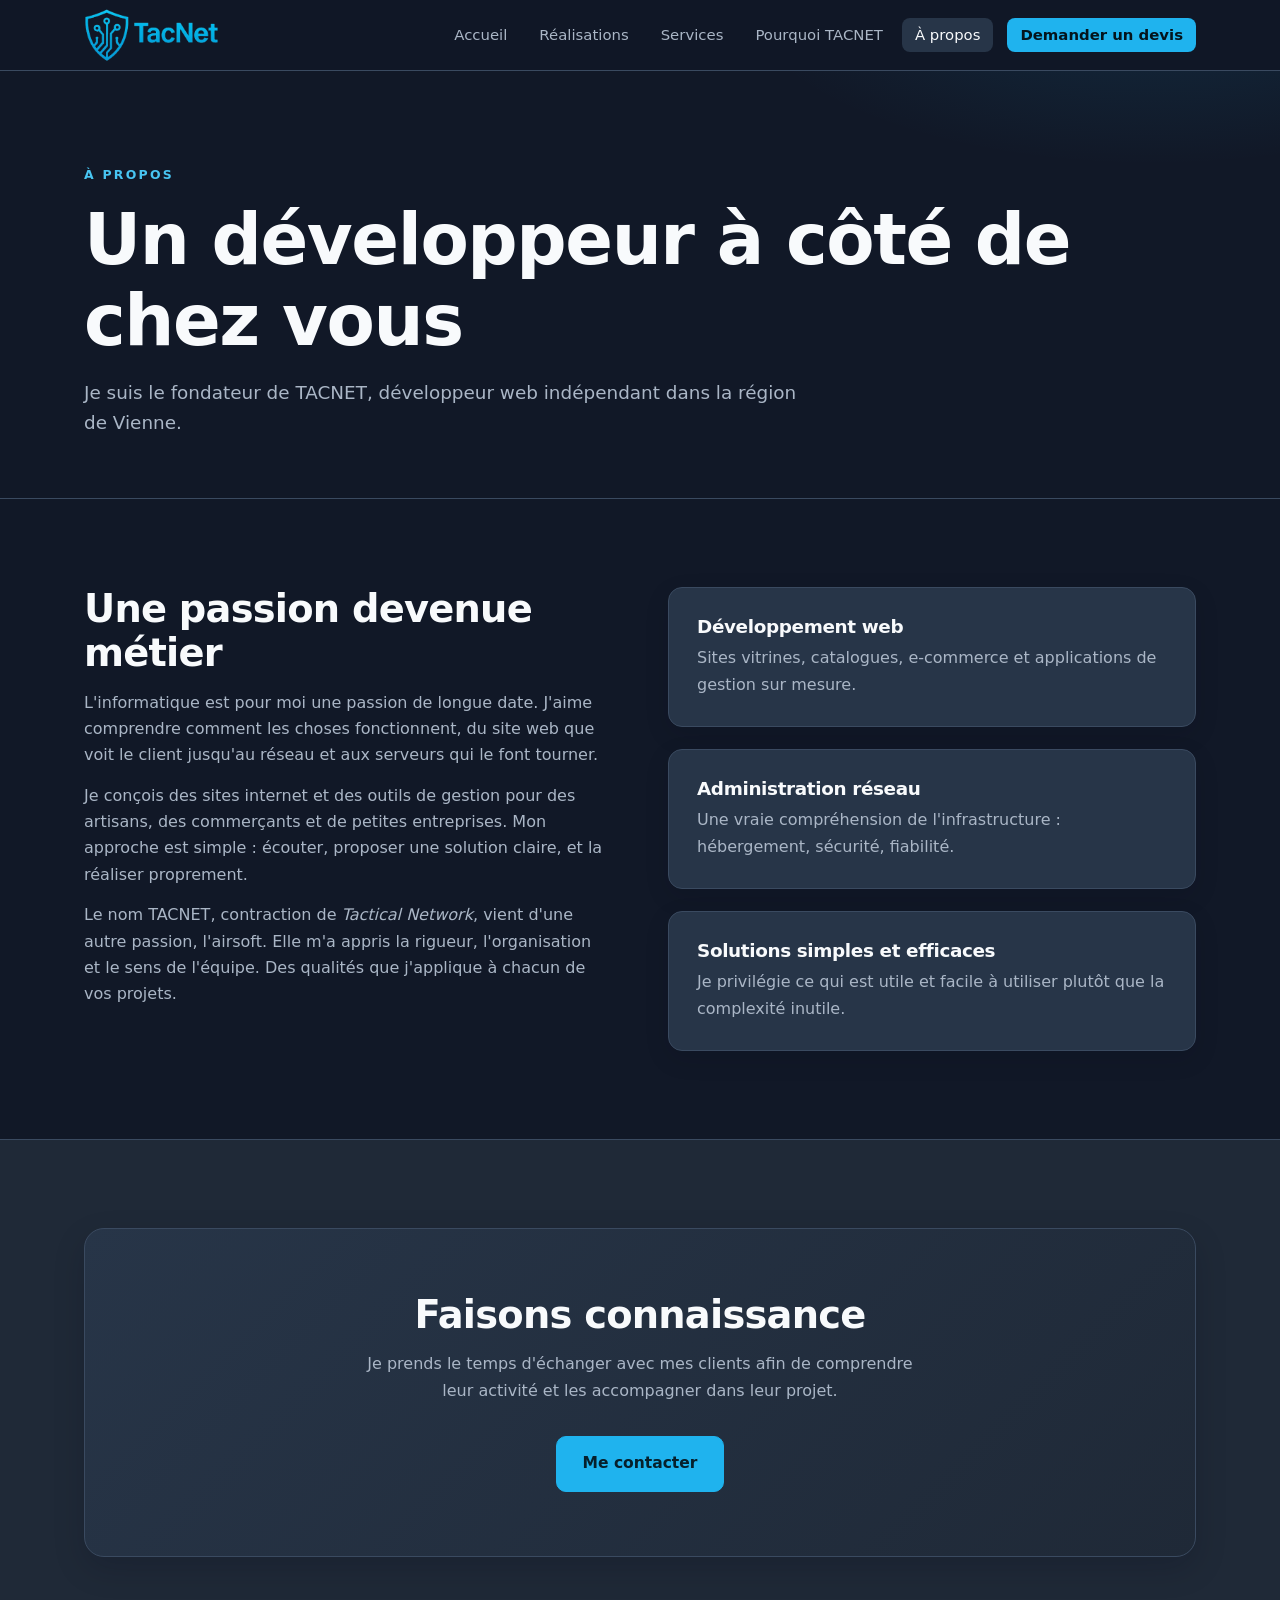
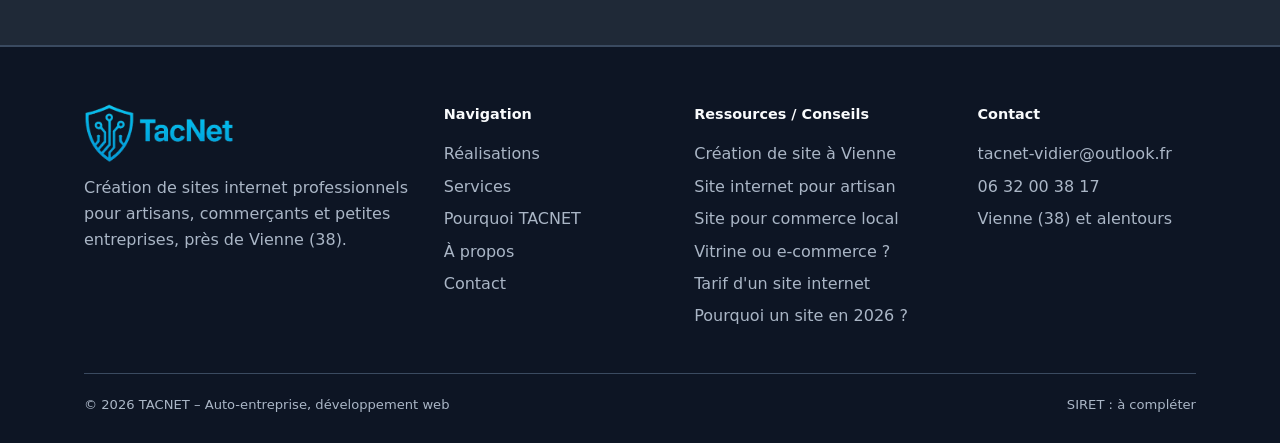
==== a-propos.html @ 4c6896e1 "Add files via upload" ====
<!DOCTYPE html>
<html lang="fr">
<head>
<meta charset="utf-8">
<meta name="viewport" content="width=device-width,initial-scale=1">
<title>À propos – TACNET | Développeur web près de Vienne</title>
<meta name="description" content="Développeur web indépendant et passionné d'informatique, basé près de Vienne (38). Développement web, administration réseau, solutions simples et efficaces.">
<link rel="stylesheet" href="assets/style.css">
</head>
<body>
<header><div class="wrap nav">
<a class="logo" href="index.html">TAC<b>NET</b></a>
<button class="burger" aria-label="Menu" aria-expanded="false">Menu</button>
<nav><ul>
<li><a href="index.html">Accueil</a></li>
<li><a href="realisations.html">Réalisations</a></li>
<li><a href="services.html">Services</a></li>
<li><a href="pourquoi-tacnet.html">Pourquoi TACNET</a></li>
<li><a class="on" href="a-propos.html">À propos</a></li>
<li><a class="cta" href="contact.html">Demander un devis</a></li>
</ul></nav>
</div></header>

<main>
<section class="page-hero"><div class="wrap">
<span class="eyebrow">À propos</span>
<h1>Un développeur à côté de chez vous</h1>
<p class="lead">Je suis le fondateur de TACNET, développeur web indépendant dans la région de Vienne.</p>
</div></section>

<section><div class="wrap split" style="align-items:start">
<div class="rv">
<h2>Une passion devenue métier</h2>
<p>L'informatique est pour moi une passion de longue date. J'aime comprendre comment les choses fonctionnent, du site web que voit le client jusqu'au réseau et aux serveurs qui le font tourner.</p>
<p style="margin-top:14px">Je conçois des sites internet et des outils de gestion pour des artisans, des commerçants et de petites entreprises. Mon approche est simple : écouter, proposer une solution claire, et la réaliser proprement.</p>
<p style="margin-top:14px">Le nom TACNET, contraction de <em>Tactical Network</em>, vient d'une autre passion, l'airsoft. Elle m'a appris la rigueur, l'organisation et le sens de l'équipe. Des qualités que j'applique à chacun de vos projets.</p>
</div>
<div class="grid" style="margin-top:0">
<div class="card rv"><h3>Développement web</h3><p>Sites vitrines, catalogues, e-commerce et applications de gestion sur mesure.</p></div>
<div class="card rv"><h3>Administration réseau</h3><p>Une vraie compréhension de l'infrastructure : hébergement, sécurité, fiabilité.</p></div>
<div class="card rv"><h3>Solutions simples et efficaces</h3><p>Je privilégie ce qui est utile et facile à utiliser plutôt que la complexité inutile.</p></div>
</div></div></section>

<section class="alt"><div class="wrap"><div class="cta-band rv">
<h2>Faisons connaissance</h2>
<p>Je prends le temps d'échanger avec mes clients afin de comprendre leur activité et les accompagner dans leur projet.</p>
<div class="actions"><a class="btn primary" href="contact.html">Me contacter</a></div>
</div></div></section>
</main>

<footer><div class="wrap">
<div class="fgrid">
<div><a class="logo" href="index.html">TAC<b>NET</b></a><p style="margin-top:12px;max-width:340px">Création de sites internet professionnels pour artisans, commerçants et petites entreprises, près de Vienne (38).</p></div>
<div><h4>Navigation</h4><ul><li><a href="realisations.html">Réalisations</a></li><li><a href="services.html">Services</a></li><li><a href="pourquoi-tacnet.html">Pourquoi TACNET</a></li><li><a href="a-propos.html">À propos</a></li><li><a href="contact.html">Contact</a></li></ul></div>
<div><h4>Ressources / Conseils</h4><ul><li><a href="site-internet-vienne.html">Création de site à Vienne</a></li><li><a href="site-internet-artisan.html">Site internet pour artisan</a></li><li><a href="site-commerce-local.html">Site pour commerce local</a></li><li><a href="site-vitrine-ou-ecommerce.html">Vitrine ou e-commerce ?</a></li><li><a href="tarif-site-internet.html">Tarif d'un site internet</a></li><li><a href="pourquoi-site-internet.html">Pourquoi un site en 2026 ?</a></li></ul></div>
<div><h4>Contact</h4><ul><li><a href="mailto:tacnet-vidier@outlook.fr">tacnet-vidier@outlook.fr</a></li><li><a href="tel:+33632003817">06 32 00 38 17</a></li><li><p>Vienne (38) et alentours</p></li></ul></div>
</div>
<div class="copy"><span>© 2026 TACNET – Auto-entreprise, développement web</span><span>SIRET : à compléter</span></div>
</div></footer>
<script src="assets/main.js"></script>
</body>
</html>
---- assets/style.css ----
:root{--bg:#111827;--bg2:#1f2937;--bg3:#273548;--line:#3a4a60;--txt:#e5e7eb;--mut:#aab6c6;--red:#1fb3ee;--accent-text:#48c5f2;--white:#f8fafc;--r:14px;--max:1160px}
*{box-sizing:border-box;margin:0;padding:0}
html{scroll-behavior:smooth}
body{font-family:Inter,system-ui,-apple-system,"Segoe UI",Roboto,sans-serif;background:var(--bg);color:var(--txt);line-height:1.65;-webkit-font-smoothing:antialiased}
img{max-width:100%;display:block}
a{color:inherit;text-decoration:none}
.wrap{max-width:var(--max);margin:0 auto;padding:0 24px}
h1,h2,h3{line-height:1.15;letter-spacing:-.02em;color:var(--white)}
h1{font-size:clamp(2.4rem,6vw,4.4rem);font-weight:800}
h2{font-size:clamp(1.7rem,3.5vw,2.4rem);font-weight:700;margin-bottom:14px}
h3{font-size:1.15rem;font-weight:650;margin-bottom:8px}
p{color:var(--mut)}
.eyebrow{display:inline-block;font-size:.78rem;letter-spacing:.18em;text-transform:uppercase;color:var(--accent-text);font-weight:600;margin-bottom:14px}
section{padding:88px 0}
.alt{background:var(--bg2);border-block:1px solid var(--line)}
.lead{font-size:1.15rem;max-width:720px}
.center{text-align:center}.center .lead{margin:0 auto}

header{position:sticky;top:0;z-index:50;background:rgba(17,24,39,.92);backdrop-filter:blur(12px);border-bottom:1px solid var(--line)}
.nav{display:flex;align-items:center;justify-content:space-between;height:70px}
.logo{display:block;width:135px;height:54px;background:url(img/logo.png) left center/contain no-repeat;font-size:0;color:transparent;overflow:hidden}
.logo b{font-size:0}
footer .logo{height:60px;width:150px}
nav ul{display:flex;gap:6px;list-style:none;align-items:center}
nav a{padding:8px 13px;border-radius:8px;font-size:.93rem;color:var(--mut);transition:.2s}
nav a:hover,nav a.on{color:var(--white)}
nav a.on{background:var(--bg3)}
nav a.cta{background:var(--red);color:#06202c;margin-left:8px}
nav a.cta{color:#04141c;font-weight:600}
nav a.cta:hover{background:#5cc8f5}
.burger{display:none;background:var(--bg2);border:1px solid var(--line);color:var(--txt);border-radius:8px;padding:8px 12px;font-size:1rem;cursor:pointer}

.btn{display:inline-block;padding:14px 26px;border-radius:10px;font-weight:600;font-size:.97rem;border:1px solid var(--line);transition:.25s;cursor:pointer;font-family:inherit}
.btn.primary{background:var(--red);border-color:var(--red);color:#06202c}
.btn.primary:hover{background:#5cc8f5;transform:translateY(-2px);box-shadow:0 10px 30px -10px var(--red)}
.btn.ghost{color:var(--txt);background:transparent}
.btn.ghost:hover{background:var(--bg3);transform:translateY(-2px)}
.actions{display:flex;gap:14px;flex-wrap:wrap;margin-top:32px}

.hero{padding:120px 0 90px;position:relative;overflow:hidden;background:radial-gradient(900px 400px at 85% -10%,rgba(31,179,238,.1),transparent 60%),var(--bg)}
.hero h1 span{color:var(--red)}
.hero .tag{font-size:clamp(1.2rem,2.4vw,1.6rem);color:var(--white);margin:22px 0 10px;max-width:760px;font-weight:500}
.hero .sub{font-size:1.1rem;max-width:640px}
.badges{display:flex;flex-wrap:wrap;gap:10px;margin-top:44px}
.badge{border:1px solid var(--line);background:rgba(31,41,55,.82);border-radius:999px;padding:9px 16px;font-size:.88rem;color:var(--txt);display:flex;gap:8px;align-items:center;box-shadow:0 2px 8px rgba(2,6,23,.12)}
.badge i{width:7px;height:7px;border-radius:50%;background:var(--red);display:block}
.page-hero{padding:90px 0 60px;border-bottom:1px solid var(--line);background:radial-gradient(700px 300px at 90% -20%,rgba(31,179,238,.12),transparent 60%)}
.page-hero p{margin-top:16px}

.grid{display:grid;gap:22px;margin-top:44px}
.g2{grid-template-columns:repeat(2,1fr)}.g3{grid-template-columns:repeat(3,1fr)}.g4{grid-template-columns:repeat(4,1fr)}
.card{background:var(--bg3);border:1px solid var(--line);border-radius:var(--r);padding:28px;transition:.3s;box-shadow:0 8px 24px rgba(2,6,23,.12)}
.alt .card{background:var(--bg)}
.card:hover{border-color:#28627b;transform:translateY(-4px);box-shadow:0 14px 30px rgba(2,6,23,.22)}
.ico{width:42px;height:42px;border-radius:10px;background:rgba(31,179,238,.12);color:var(--red);display:grid;place-items:center;font-weight:700;margin-bottom:16px;border:1px solid rgba(31,179,238,.3)}
ul.check{list-style:none;margin-top:14px}
ul.check li{padding:5px 0 5px 26px;position:relative;color:var(--txt);font-size:.95rem}
ul.check li:before{content:"";position:absolute;left:2px;top:12px;width:10px;height:6px;border-left:2px solid var(--red);border-bottom:2px solid var(--red);transform:rotate(-45deg)}
.pill{display:inline-block;font-size:.78rem;padding:4px 11px;border-radius:999px;background:var(--bg3);border:1px solid var(--line);color:var(--mut);margin:4px 6px 0 0}
.split{display:grid;grid-template-columns:1fr 1fr;gap:56px;align-items:center}
.cta-band{text-align:center;background:linear-gradient(135deg,#273548,#1f2937);border:1px solid #3a4a60;border-radius:20px;padding:64px 28px;box-shadow:0 12px 32px rgba(2,6,23,.16)}
.cta-band p{max-width:560px;margin:0 auto}
.cta-band .actions{justify-content:center}

.project{display:grid;grid-template-columns:1.1fr 1fr;gap:48px;align-items:start;padding:36px;border:1px solid var(--line);border-radius:var(--r);background:var(--bg3);box-shadow:0 8px 24px rgba(2,6,23,.16);margin:0 0 24px}
.project.first{border-top:0}
.project.rev .shots{order:2}
.shots{display:grid;gap:14px}
.shots .row{display:grid;grid-template-columns:1fr 1fr;gap:14px}
.shot{background:var(--bg3);border:1px solid var(--line);border-radius:12px;overflow:hidden;transition:.3s;margin:0;box-shadow:0 8px 22px rgba(2,6,23,.18)}
.shot:hover{transform:scale(1.02);border-color:#28627b}
.shot .bar{height:24px;background:#172235;display:flex;gap:5px;align-items:center;padding:0 10px}
.shot .bar i{width:7px;height:7px;border-radius:50%;background:#53647a}
.shot .scr{aspect-ratio:16/10;padding:14px;display:grid;gap:8px;align-content:start}
.shot img{width:100%;aspect-ratio:16/10;object-fit:cover}
.shot .scr b{display:block;height:9px;border-radius:4px;background:#39485b}
.shot .scr b.r{background:var(--red);width:30%}
.shot .scr b.w{width:60%;background:#53647a}
.shot .scr .blk{display:grid;grid-template-columns:repeat(3,1fr);gap:8px}
.shot .scr .blk em{aspect-ratio:4/3;background:#29384b;border-radius:5px}
.shot figcaption{font-size:.75rem;color:var(--mut);padding:8px 12px;border-top:1px solid var(--line)}
.meta h4{font-size:.8rem;letter-spacing:.14em;text-transform:uppercase;color:var(--mut);margin:22px 0 4px}
.link{color:var(--accent-text);font-weight:600;display:inline-block;margin-top:18px}
.link:hover{text-decoration:underline}
.project-status{display:inline-block;padding:5px 11px;border-radius:999px;background:#123247;border:1px solid #1e6688;color:#9bdcf5;font-size:.82rem;font-weight:650;margin:0 0 14px}
.project-note{padding:14px 16px;margin-top:16px;background:#1f3547;border-left:3px solid var(--red);border-radius:0 8px 8px 0;color:#e5e7eb}

form{display:grid;gap:16px}
label{font-size:.85rem;color:var(--mut);display:grid;gap:6px}
input,textarea{background:var(--bg);border:1px solid var(--line);color:var(--txt);border-radius:10px;padding:13px 14px;font:inherit;transition:.2s}
input:focus,textarea:focus{outline:none;border-color:var(--red);box-shadow:0 0 0 3px rgba(31,179,238,.15)}
textarea{min-height:140px;resize:vertical}
.frow{display:grid;grid-template-columns:1fr 1fr;gap:16px}
.note{font-size:.85rem}
.free{display:inline-flex;gap:8px;align-items:center;background:rgba(31,179,238,.1);border:1px solid rgba(31,179,238,.35);color:var(--txt);padding:8px 16px;border-radius:999px;font-size:.9rem;margin-bottom:20px}
.map{border:1px solid var(--line);border-radius:var(--r);overflow:hidden;margin-top:24px;filter:grayscale(.25)}
.map iframe{width:100%;height:340px;border:0;display:block}

footer{border-top:1px solid var(--line);padding:56px 0 28px;background:#0d1524}
.fgrid{display:grid;grid-template-columns:1.5fr 1fr 1.15fr 1fr;gap:32px}
footer h4{color:var(--white);font-size:.9rem;margin-bottom:12px}
footer li{list-style:none;padding:3px 0}
footer a{color:var(--mut)}footer a:hover{color:var(--white)}
.copy{margin-top:40px;padding-top:20px;border-top:1px solid var(--line);font-size:.82rem;color:var(--mut);display:flex;justify-content:space-between;flex-wrap:wrap;gap:8px}
.article-body{max-width:820px;margin:0 auto}
.article-body>p,.article-body section p{margin:0 0 18px}
.article-body h2{margin:42px 0 14px;font-size:clamp(1.45rem,3vw,2rem)}
.article-body h3{margin:26px 0 10px}
.article-body .article-intro{font-size:1.18rem;color:var(--txt);margin-bottom:28px}
.article-body .article-callout{padding:20px 24px;margin:30px 0;background:var(--bg3);border:1px solid var(--line);border-left:3px solid var(--red);border-radius:0 var(--r) var(--r) 0}
.article-body .article-callout p{margin:0;color:var(--txt)}
.article-links{display:flex;flex-wrap:wrap;gap:10px;margin-top:22px}

.rv{opacity:0;transform:translateY(22px);transition:opacity .7s,transform .7s}
.rv.in{opacity:1;transform:none}
@media(prefers-reduced-motion:reduce){.rv{opacity:1;transform:none;transition:none}}

@media(max-width:900px){
.g3,.g4,.g2,.split,.project,.fgrid{grid-template-columns:1fr}
.project{padding:24px}
.project.rev .shots{order:0}
section{padding:60px 0}
.burger{display:block}
nav ul{display:none;position:absolute;top:70px;left:0;right:0;flex-direction:column;align-items:stretch;background:var(--bg2);padding:14px 24px 20px;border-bottom:1px solid var(--line);box-shadow:0 10px 24px rgba(2,6,23,.25)}
nav ul.open{display:flex}
nav a.cta{margin:8px 0 0;text-align:center}
.frow{grid-template-columns:1fr}
.hero{padding:80px 0 60px}
}
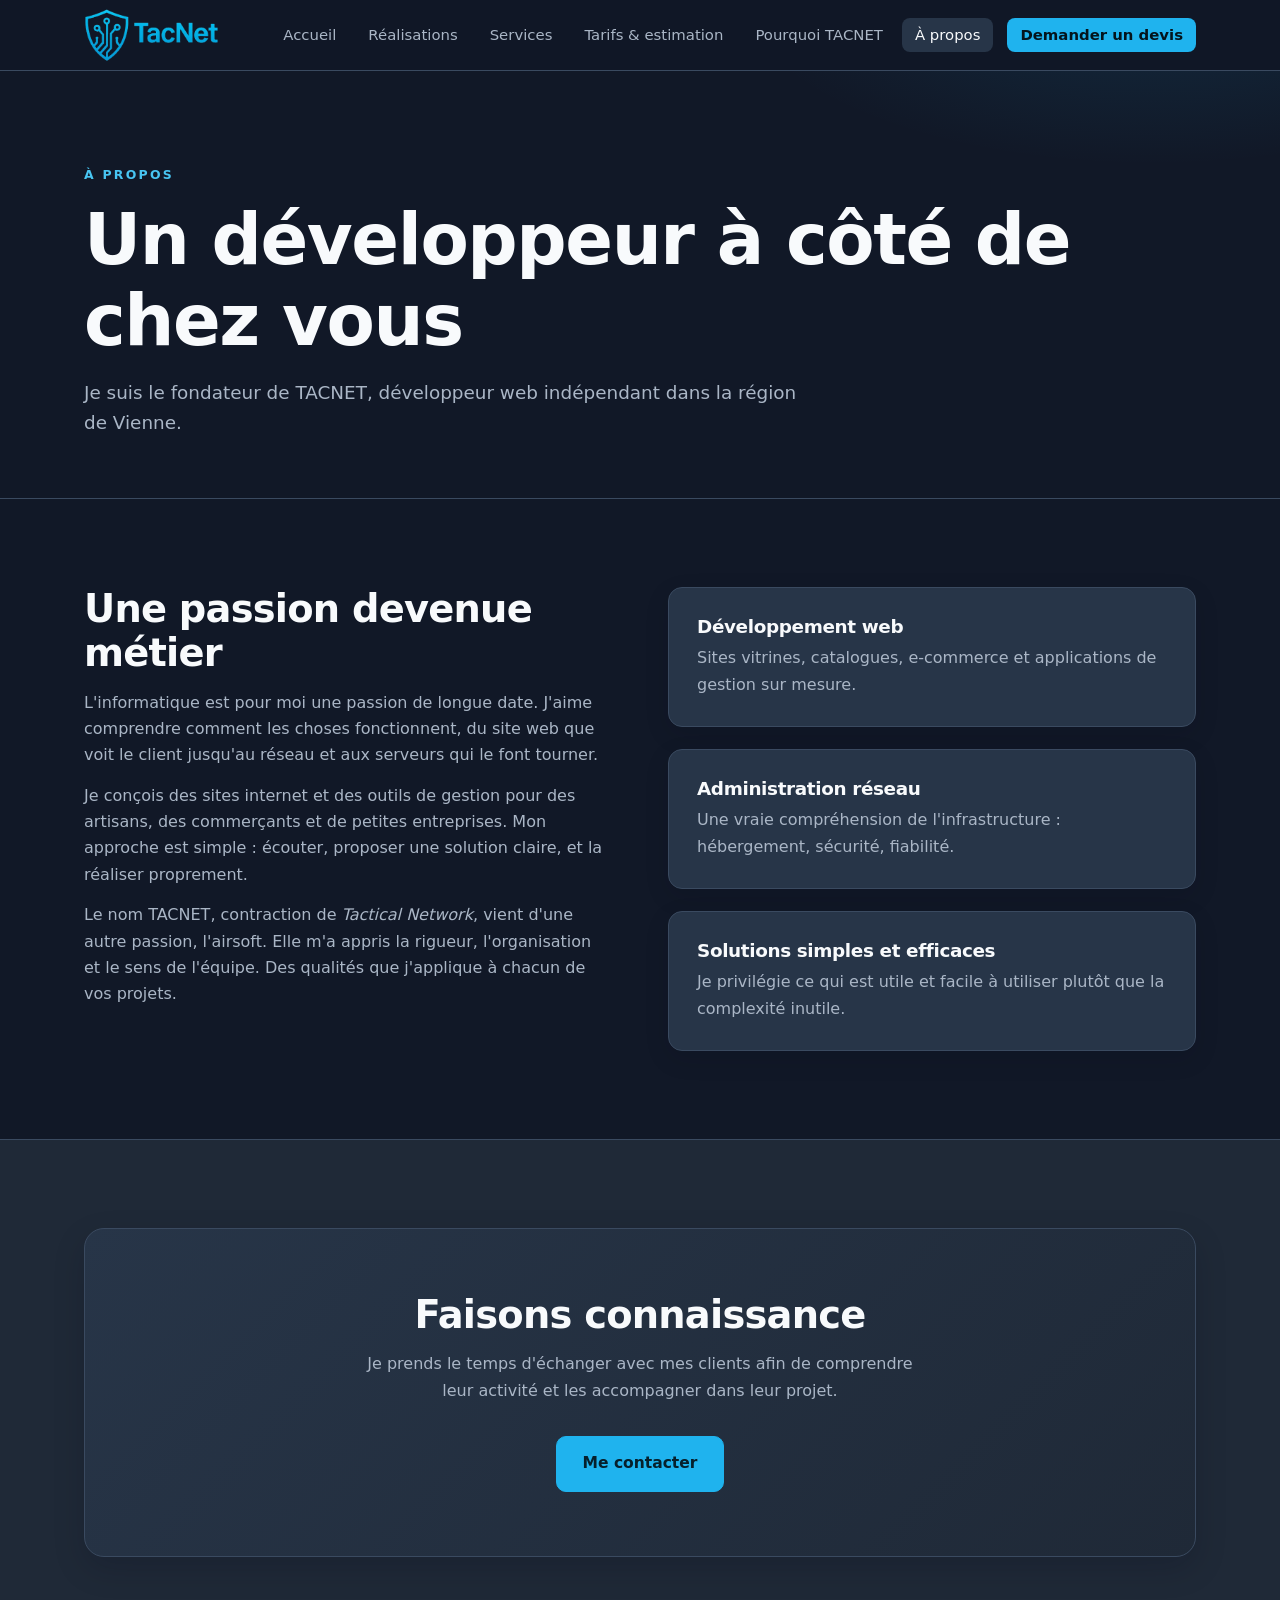
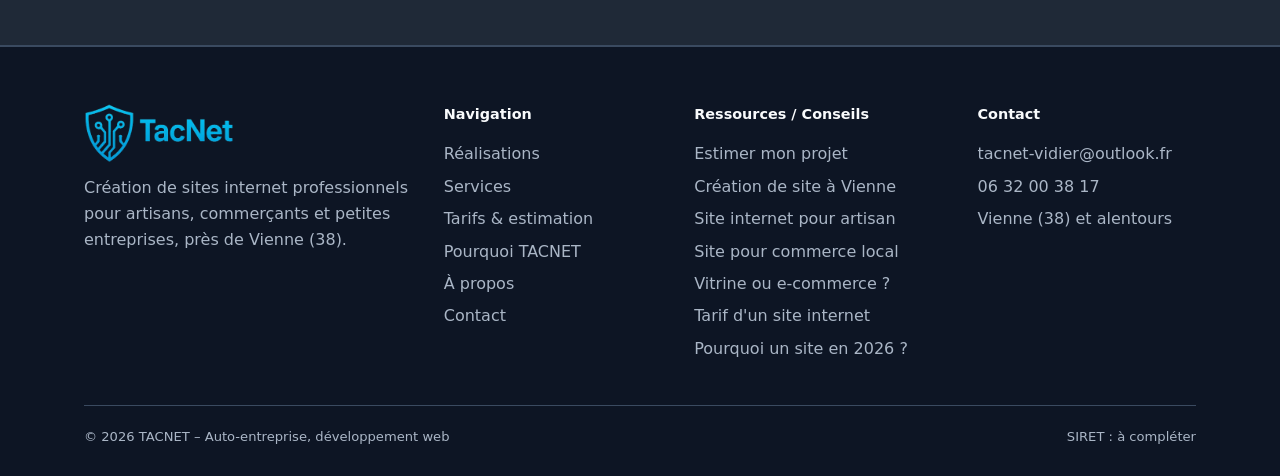
==== commit d303242e: "Add files via upload" ====
--- a/a-propos.html
+++ b/a-propos.html
@@ -15,6 +15,7 @@
 <li><a href="index.html">Accueil</a></li>
 <li><a href="realisations.html">Réalisations</a></li>
 <li><a href="services.html">Services</a></li>
+<li><a href="estimation-projet.html">Tarifs & estimation</a></li>
 <li><a href="pourquoi-tacnet.html">Pourquoi TACNET</a></li>
 <li><a class="on" href="a-propos.html">À propos</a></li>
 <li><a class="cta" href="contact.html">Demander un devis</a></li>
@@ -51,8 +52,8 @@
 <footer><div class="wrap">
 <div class="fgrid">
 <div><a class="logo" href="index.html">TAC<b>NET</b></a><p style="margin-top:12px;max-width:340px">Création de sites internet professionnels pour artisans, commerçants et petites entreprises, près de Vienne (38).</p></div>
-<div><h4>Navigation</h4><ul><li><a href="realisations.html">Réalisations</a></li><li><a href="services.html">Services</a></li><li><a href="pourquoi-tacnet.html">Pourquoi TACNET</a></li><li><a href="a-propos.html">À propos</a></li><li><a href="contact.html">Contact</a></li></ul></div>
-<div><h4>Ressources / Conseils</h4><ul><li><a href="site-internet-vienne.html">Création de site à Vienne</a></li><li><a href="site-internet-artisan.html">Site internet pour artisan</a></li><li><a href="site-commerce-local.html">Site pour commerce local</a></li><li><a href="site-vitrine-ou-ecommerce.html">Vitrine ou e-commerce ?</a></li><li><a href="tarif-site-internet.html">Tarif d'un site internet</a></li><li><a href="pourquoi-site-internet.html">Pourquoi un site en 2026 ?</a></li></ul></div>
+<div><h4>Navigation</h4><ul><li><a href="realisations.html">Réalisations</a></li><li><a href="services.html">Services</a></li><li><a href="estimation-projet.html">Tarifs & estimation</a></li><li><a href="pourquoi-tacnet.html">Pourquoi TACNET</a></li><li><a href="a-propos.html">À propos</a></li><li><a href="contact.html">Contact</a></li></ul></div>
+<div><h4>Ressources / Conseils</h4><ul><li><a href="estimation-projet.html">Estimer mon projet</a></li><li><a href="site-internet-vienne.html">Création de site à Vienne</a></li><li><a href="site-internet-artisan.html">Site internet pour artisan</a></li><li><a href="site-commerce-local.html">Site pour commerce local</a></li><li><a href="site-vitrine-ou-ecommerce.html">Vitrine ou e-commerce ?</a></li><li><a href="tarif-site-internet.html">Tarif d'un site internet</a></li><li><a href="pourquoi-site-internet.html">Pourquoi un site en 2026 ?</a></li></ul></div>
 <div><h4>Contact</h4><ul><li><a href="mailto:tacnet-vidier@outlook.fr">tacnet-vidier@outlook.fr</a></li><li><a href="tel:+33632003817">06 32 00 38 17</a></li><li><p>Vienne (38) et alentours</p></li></ul></div>
 </div>
 <div class="copy"><span>© 2026 TACNET – Auto-entreprise, développement web</span><span>SIRET : à compléter</span></div>
--- a/assets/style.css
+++ b/assets/style.css
@@ -110,14 +110,45 @@
 .article-body .article-callout{padding:20px 24px;margin:30px 0;background:var(--bg3);border:1px solid var(--line);border-left:3px solid var(--red);border-radius:0 var(--r) var(--r) 0}
 .article-body .article-callout p{margin:0;color:var(--txt)}
 .article-links{display:flex;flex-wrap:wrap;gap:10px;margin-top:22px}
+.estimator-layout{display:grid;grid-template-columns:1.35fr .85fr;gap:24px;align-items:start}
+.estimator{display:grid;gap:28px}
+.estimator fieldset{border:0;border-bottom:1px solid var(--line);padding:0 0 24px}
+.estimator fieldset:last-child{border-bottom:0;padding-bottom:0}
+.estimator legend{font-size:1.1rem;font-weight:700;color:var(--white);margin-bottom:14px}
+.field-help{font-size:.92rem;margin:0 0 14px}
+.choice-grid{display:grid;grid-template-columns:repeat(2,minmax(0,1fr));gap:10px}
+.choice,.feature{display:flex;align-items:center;gap:10px;background:var(--bg);border:1px solid var(--line);border-radius:10px;padding:12px 14px;color:var(--txt);cursor:pointer;transition:border-color .2s,background .2s}
+.choice:hover,.feature:hover{border-color:#28627b;background:#223246}
+.choice input,.feature input{width:18px;height:18px;margin:0;padding:0;accent-color:var(--red);flex:none}
+.choice span,.feature span{font-size:.93rem}
+.feature-grid{display:grid;grid-template-columns:repeat(2,minmax(0,1fr));gap:9px}
+.estimate-panel{position:sticky;top:94px}
+.estimate-panel h2{font-size:1.65rem}
+.estimate-results{margin:22px 0}
+.estimate-results>div{padding:14px 0;border-bottom:1px solid var(--line)}
+.estimate-results dt{font-size:.85rem;color:var(--mut)}
+.estimate-results dd{font-size:1.25rem;font-weight:700;color:var(--white);margin-top:3px}
+.estimate-note{font-size:.9rem;margin:0 0 22px}
+.estimate-panel .btn{width:100%;text-align:center}
+.price{color:var(--accent-text);font-size:1.35rem;font-weight:700;margin:14px 0}
+.budget-disclaimer{margin-top:24px;text-align:center;color:var(--txt)}
+.included{align-self:start}
 
 .rv{opacity:0;transform:translateY(22px);transition:opacity .7s,transform .7s}
 .rv.in{opacity:1;transform:none}
 @media(prefers-reduced-motion:reduce){.rv{opacity:1;transform:none;transition:none}}
 
+@media(max-width:1100px){
+.burger{display:block}
+nav ul{display:none;position:absolute;top:70px;left:0;right:0;flex-direction:column;align-items:stretch;background:var(--bg2);padding:14px 24px 20px;border-bottom:1px solid var(--line);box-shadow:0 10px 24px rgba(2,6,23,.25)}
+nav ul.open{display:flex}
+nav a.cta{margin:8px 0 0;text-align:center}
+}
+
 @media(max-width:900px){
-.g3,.g4,.g2,.split,.project,.fgrid{grid-template-columns:1fr}
+.g3,.g4,.g2,.split,.project,.fgrid,.estimator-layout{grid-template-columns:1fr}
 .project{padding:24px}
+.estimate-panel{position:static}
 .project.rev .shots{order:0}
 section{padding:60px 0}
 .burger{display:block}
@@ -125,5 +156,6 @@
 nav ul.open{display:flex}
 nav a.cta{margin:8px 0 0;text-align:center}
 .frow{grid-template-columns:1fr}
+.feature-grid{grid-template-columns:1fr}
 .hero{padding:80px 0 60px}
 }
